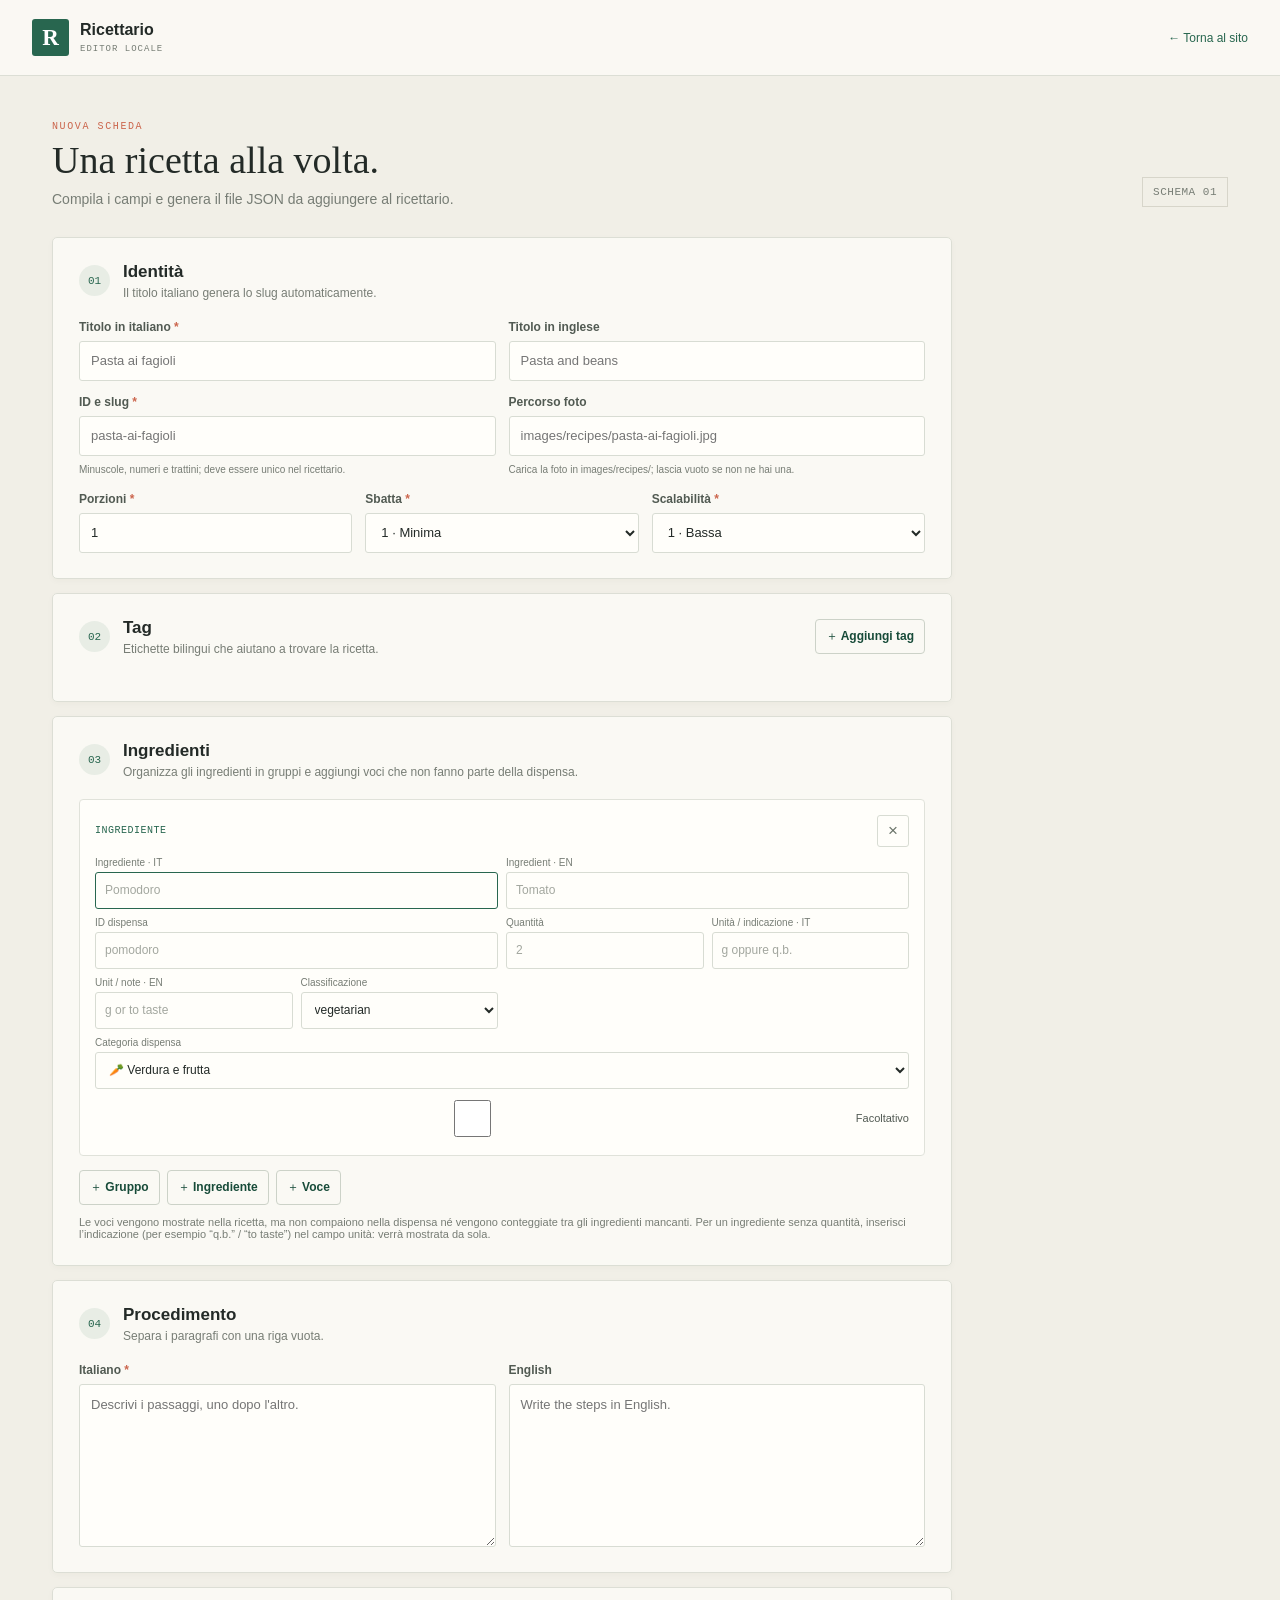
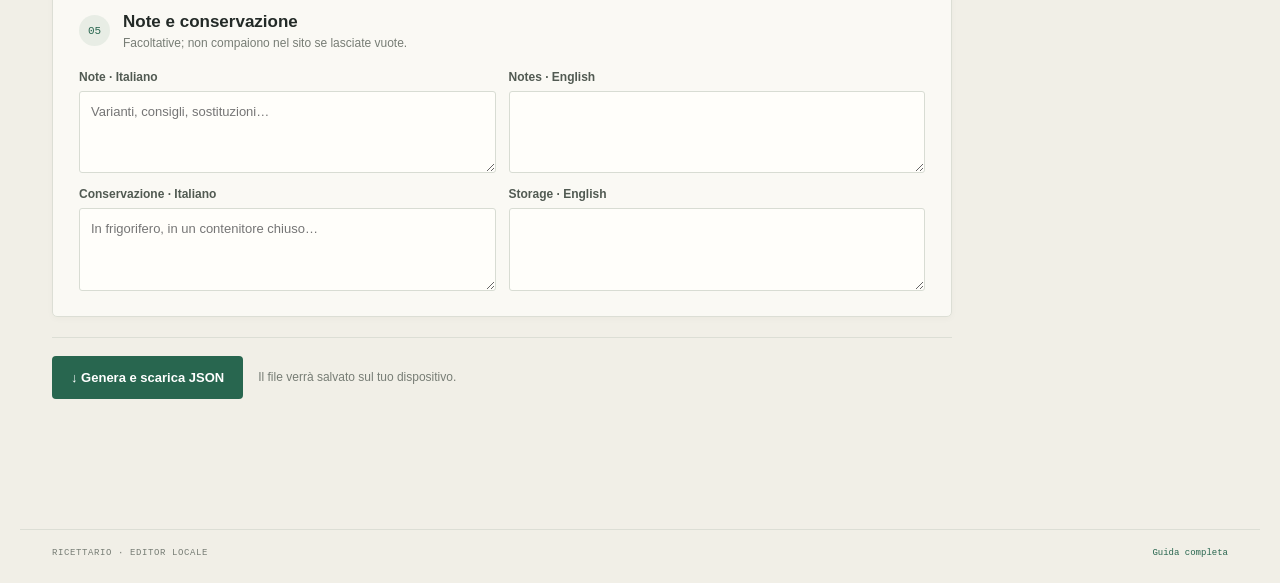
==== editor/index.html @ 4dc672f5 "Prima versione" ====
<!doctype html>
<html lang="it">
<head>
  <meta charset="utf-8">
  <meta name="viewport" content="width=device-width, initial-scale=1">
  <meta name="theme-color" content="#f1efe7">
  <meta name="theme-color" content="#171a17" media="(prefers-color-scheme: dark)">
  <meta name="robots" content="noindex, nofollow">
  <meta name="description" content="Crea ricette compatibili con il ricettario e scarica il JSON da aggiungere al progetto.">
  <title>Editor ricette | Ricettario</title>
  <link rel="stylesheet" href="editor.css">
  <link rel="stylesheet" href="export.css">
  <link rel="stylesheet" href="theme.css">
  <script defer src="editor.js"></script>
</head>
<body>
  <header class="topbar">
    <a class="brand" href="../index.html"><span class="brand-mark" aria-hidden="true">R</span><span>Ricettario<small>EDITOR LOCALE</small></span></a>
    <div class="top-actions"><a class="site-link" href="../index.html">← Torna al sito</a></div>
  </header>

  <main>
    <div class="page-heading"><div><p class="eyebrow">NUOVA SCHEDA</p><h1>Una ricetta alla volta.</h1><p class="subtitle">Compila i campi e genera il file JSON da aggiungere al ricettario.</p></div><span class="schema-badge">SCHEMA 01</span></div>

    <div class="layout">
      <form id="recipe-form" novalidate>
        <section class="section-block" aria-labelledby="identity-heading">
          <div class="section-heading"><span class="section-number">01</span><div><h2 id="identity-heading">Identità</h2><p>Il titolo italiano genera lo slug automaticamente.</p></div></div>
          <div class="fields two-columns">
            <label class="field"><span>Titolo in italiano <i>*</i></span><input name="titleIt" required placeholder="Pasta ai fagioli"></label>
            <label class="field"><span>Titolo in inglese</span><input name="titleEn" placeholder="Pasta and beans"></label>
            <label class="field"><span>ID e slug <i>*</i></span><input name="slug" required pattern="[a-z0-9]+(?:-[a-z0-9]+)*" autocomplete="off" placeholder="pasta-ai-fagioli"><small>Minuscole, numeri e trattini; deve essere unico nel ricettario.</small></label>
            <label class="field"><span>Percorso foto</span><input name="image" placeholder="images/recipes/pasta-ai-fagioli.jpg"><small>Carica la foto in images/recipes/; lascia vuoto se non ne hai una.</small></label>
          </div>
          <div class="fields three-columns rating-fields">
            <label class="field"><span>Porzioni <i>*</i></span><input name="servings" type="number" min="1" step="1" value="1" required></label>
            <label class="field"><span>Sbatta <i>*</i></span><select name="effort" required><option value="1">1 · Minima</option><option value="2">2</option><option value="3">3</option><option value="4">4</option><option value="5">5 · Massima</option></select></label>
            <label class="field"><span>Scalabilità <i>*</i></span><select name="scale" required><option value="1">1 · Bassa</option><option value="2">2</option><option value="3">3</option><option value="4">4</option><option value="5">5 · Alta</option></select></label>
          </div>
        </section>

        <section class="section-block" aria-labelledby="tags-heading">
          <div class="section-heading"><span class="section-number">02</span><div><h2 id="tags-heading">Tag</h2><p>Etichette bilingui che aiutano a trovare la ricetta.</p></div><button class="button button-light button-small" type="button" data-action="add-tag"><span aria-hidden="true">＋</span> Aggiungi tag</button></div>
          <div id="tags" class="tag-list"></div>
        </section>

        <section class="section-block" aria-labelledby="ingredients-heading">
          <div class="section-heading"><span class="section-number">03</span><div><h2 id="ingredients-heading">Ingredienti</h2><p>Organizza gli ingredienti in gruppi e aggiungi voci che non fanno parte della dispensa.</p></div></div>
          <div id="ingredients" class="ingredient-list"></div>
          <div class="heading-actions ingredient-actions"><button class="button button-light button-small" type="button" data-action="add-group"><span aria-hidden="true">＋</span> Gruppo</button><button class="button button-light button-small" type="button" data-action="add-ingredient"><span aria-hidden="true">＋</span> Ingrediente</button><button class="button button-light button-small" type="button" data-action="add-entry"><span aria-hidden="true">＋</span> Voce</button></div>
          <p class="field-note">Le voci vengono mostrate nella ricetta, ma non compaiono nella dispensa né vengono conteggiate tra gli ingredienti mancanti. Per un ingrediente senza quantità, inserisci l’indicazione (per esempio “q.b.” / “to taste”) nel campo unità: verrà mostrata da sola.</p>
        </section>

        <section class="section-block text-section" aria-labelledby="method-heading">
          <div class="section-heading"><span class="section-number">04</span><div><h2 id="method-heading">Procedimento</h2><p>Separa i paragrafi con una riga vuota.</p></div></div>
          <div class="fields two-columns">
            <label class="field"><span>Italiano <i>*</i></span><textarea name="methodIt" rows="7" required placeholder="Descrivi i passaggi, uno dopo l'altro."></textarea></label>
            <label class="field"><span>English</span><textarea name="methodEn" rows="7" placeholder="Write the steps in English."></textarea></label>
          </div>
        </section>

        <section class="section-block text-section" aria-labelledby="notes-heading">
          <div class="section-heading"><span class="section-number">05</span><div><h2 id="notes-heading">Note e conservazione</h2><p>Facoltative; non compaiono nel sito se lasciate vuote.</p></div></div>
          <div class="fields two-columns">
            <label class="field"><span>Note · Italiano</span><textarea name="notesIt" rows="3" placeholder="Varianti, consigli, sostituzioni…"></textarea></label>
            <label class="field"><span>Notes · English</span><textarea name="notesEn" rows="3"></textarea></label>
            <label class="field"><span>Conservazione · Italiano</span><textarea name="storageIt" rows="3" placeholder="In frigorifero, in un contenitore chiuso…"></textarea></label>
            <label class="field"><span>Storage · English</span><textarea name="storageEn" rows="3"></textarea></label>
          </div>
        </section>
        <div class="export-actions"><button class="button button-dark" id="download" type="button"><span aria-hidden="true">↓</span> Genera e scarica JSON</button><span>Il file verrà salvato sul tuo dispositivo.</span></div>
        <p class="form-message" id="form-message" role="status" aria-live="polite"></p>
      </form>
    </div>

    <section class="generated-result" id="generated-result" aria-labelledby="generated-heading" hidden>
      <div class="generated-heading"><div><p class="eyebrow">PROSSIMO PASSAGGIO</p><h2 id="generated-heading">Aggiungi la ricetta al sito</h2></div><span class="download-check" aria-hidden="true">✓</span></div>
      <p id="generated-message" class="generated-message"></p>
      <div class="index-instructions">
        <div><h3>Aggiorna recipes-index.json</h3><p>Apri il file nella cartella principale del progetto. Dentro l’array <code>"recipes"</code>, incolla questa voce prima della parentesi quadra <code>]</code> di chiusura:</p><ol><li>Se l’ultima voce esistente non ha la virgola, aggiungila dopo la sua parentesi graffa <code>}</code>.</li><li>Incolla la nuova voce qui sotto, senza aggiungere una virgola dopo l’ultima voce dell’array.</li><li>Salva <code>recipes-index.json</code>. Controlla che il JSON resti valido.</li></ol></div>
        <div class="index-copy"><pre id="index-snippet"></pre><button class="button button-copy" id="copy-index" type="button">Copia voce indice</button><span id="copy-status" role="status" aria-live="polite"></span></div>
      </div>
      <p class="generated-footer">Metti il file scaricato in <code>data/recipes/</code>. Poi ricarica il sito per verificare la ricetta. Per pubblicarla, carica su GitHub sia il file JSON sia <code>recipes-index.json</code>.</p>
    </section>
  </main>
  <footer><span>RICETTARIO · EDITOR LOCALE</span><a href="../README.md">Guida completa</a></footer>
</body>
</html>
---- editor/editor.css ----
:root{font-family:'Avenir Next','Segoe UI',sans-serif;color:#232a27;background:#f1efe7;font-synthesis:none;text-rendering:optimizeLegibility;--ink:#232a27;--muted:#777d75;--line:#dcded5;--paper:#f1efe7;--panel:#faf9f4;--green:#28664f;--green-dark:#174b39;--coral:#cb654c;--mono:'SFMono-Regular',Consolas,monospace}*{box-sizing:border-box}body{margin:0;min-width:320px;background-color:var(--paper);background-image:radial-gradient(#45614c0c .7px,transparent .7px);background-size:8px 8px}button,input,select,textarea{font:inherit}button{cursor:pointer}.topbar{height:76px;padding:0 max(32px,calc((100vw - 1240px)/2));display:flex;align-items:center;justify-content:space-between;background:#faf9f4ef;border-bottom:1px solid var(--line)}.brand{display:flex;align-items:center;gap:11px;color:var(--ink);text-decoration:none;font-size:16px;font-weight:700;line-height:1}.brand small{display:block;margin-top:6px;color:var(--muted);font:500 9px var(--mono);letter-spacing:1px}.brand-mark{display:grid;place-items:center;width:37px;height:37px;background:var(--green);color:white;font:600 23px Georgia,serif;border-radius:3px}.top-actions{display:flex;align-items:center;gap:20px}.site-link{color:var(--green);text-decoration:none;font-size:12px}.site-link:hover,footer a:hover{text-decoration:underline}.button{border:1px solid transparent;border-radius:4px;padding:11px 15px;font-size:13px;font-weight:600;transition:background .15s,color .15s,border-color .15s}.button-dark{background:var(--green);color:white}.button-dark:hover,.button-save:hover{background:var(--green-dark)}.button-light{background:transparent;border-color:#ccd2c8;color:var(--green-dark)}.button-light:hover{background:#e7ece4;border-color:var(--green)}.button-small{padding:8px 10px;font-size:12px;white-space:nowrap}.top-actions .button{padding:12px 17px}main{max-width:1240px;padding:45px 32px 70px;margin:0 auto}.page-heading{display:flex;justify-content:space-between;align-items:end;margin-bottom:30px}.eyebrow{margin:0 0 8px;color:var(--coral);font:500 10px var(--mono);letter-spacing:1.6px}.page-heading h1{margin:0;font:500 38px/1.1 Georgia,serif}.subtitle{margin:9px 0 0;color:var(--muted);font-size:14px}.schema-badge{padding:8px 10px;border:1px solid #d7d5ca;color:var(--muted);font:11px var(--mono);letter-spacing:.5px}.layout{display:grid;grid-template-columns:minmax(0,1fr) 355px;gap:24px;align-items:start}#recipe-form{min-width:0}.section-block{margin-bottom:14px;padding:24px 26px 25px;background:var(--panel);border:1px solid var(--line);border-radius:5px;box-shadow:0 2px 6px #313c2a08}.section-heading{display:flex;align-items:center;gap:13px;margin-bottom:20px}.section-heading>div:nth-child(2){flex:1;min-width:0}.section-number{display:grid;place-items:center;width:31px;height:31px;flex:none;background:#e8ede5;border-radius:50%;color:var(--green);font:11px var(--mono)}.section-heading h2{margin:0;color:var(--ink);font-size:17px;font-weight:600}.section-heading p{margin:4px 0 0;color:var(--muted);font-size:12px}.heading-actions{display:flex;gap:7px}.fields{display:grid;gap:14px 13px}.two-columns{grid-template-columns:repeat(2,minmax(0,1fr))}.three-columns{grid-template-columns:repeat(3,minmax(0,1fr))}.rating-fields{margin-top:15px}.field{display:grid;align-content:start;gap:7px;min-width:0;color:#515a52;font-size:12px;font-weight:600}.field>span i{color:var(--coral);font-style:normal}.field input,.field select,.field textarea{width:100%;min-width:0;border:1px solid #d8dcd3;border-radius:3px;background:#fffefa;color:var(--ink);padding:10px 11px;outline:none;font-size:13px;font-weight:400}.field input,.field select{height:40px}.field textarea{resize:vertical;line-height:1.55}.field input:focus,.field select:focus,.field textarea:focus{border-color:var(--green);box-shadow:0 0 0 2px #28664f19}.field small{color:var(--muted);font-size:10px;font-weight:400;line-height:1.4}.tag-list{display:grid;gap:8px}.tag-row{display:grid;grid-template-columns:1fr 1fr 34px;gap:8px;align-items:center}.tag-row input,.ingredient-row input,.ingredient-row select{min-width:0;height:37px;border:1px solid #d8dcd3;border-radius:3px;background:#fffefa;padding:8px 9px;color:var(--ink);font:12px 'Avenir Next','Segoe UI',sans-serif;outline:none}.tag-row input:focus,.ingredient-row input:focus,.ingredient-row select:focus{border-color:var(--green)}.tag-row input::placeholder,.ingredient-row input::placeholder{color:#a3a79f}.icon-button{display:grid;place-items:center;width:32px;height:32px;border:1px solid #d8dcd3;border-radius:3px;background:transparent;color:#697268;font-size:17px}.icon-button:hover{border-color:var(--coral);color:var(--coral)}.ingredient-list{display:grid;gap:10px}.ingredient-row{position:relative;padding:15px;border:1px solid #e0e2da;border-radius:4px;background:#fffefa}.ingredient-top{display:flex;align-items:center;justify-content:space-between;margin-bottom:10px}.ingredient-kind{color:var(--green);font:10px var(--mono);letter-spacing:.5px;text-transform:uppercase}.ingredient-grid{display:grid;grid-template-columns:repeat(4,minmax(0,1fr));gap:8px}.ingredient-grid .wide{grid-column:span 2}.ingredient-grid .full{grid-column:1/-1}.ingredient-row label{display:grid;gap:4px;color:var(--muted);font-size:10px}.ingredient-row label input,.ingredient-row label select{width:100%}.ingredient-row .check-field{display:flex;align-items:center;gap:7px;min-height:37px;color:#525a53;font-size:11px}.check-field input{accent-color:var(--green)}.group-row{border-left:3px solid #a9bd9b}.group-items{display:grid;gap:8px;margin:13px 0 0 16px;padding-left:13px;border-left:1px solid #dfe3da}.nested-item{padding:12px;background:#f8f8f2}.nested-item .ingredient-grid{grid-template-columns:repeat(3,minmax(0,1fr))}.nested-item .ingredient-top{margin-bottom:8px}.group-actions{display:flex;gap:7px;flex-wrap:wrap;margin:12px 0 0 16px}.group-add{margin:0}.ingredient-actions{justify-content:flex-start;margin-top:14px}.field-note{margin:11px 0 0;color:var(--muted);font-size:11px}.text-section .fields{margin-top:2px}.form-message{min-height:22px;margin:10px 2px;color:#a14332;font-size:13px;line-height:1.5}.output-panel{position:sticky;top:18px;min-width:0;overflow:hidden;border:1px solid #d8d8cc;border-radius:5px;background:#202924;color:#edf0e9;box-shadow:0 10px 32px #26382915}.output-head{display:flex;align-items:center;justify-content:space-between;padding:20px 20px 15px}.output-head .eyebrow{color:#d89376;font-size:9px}.output-head h2{margin:0;font:500 19px Georgia,serif}.live-dot{width:7px;height:7px;margin-right:3px;border-radius:50%;background:#65ae78;box-shadow:0 0 0 3px #65ae7822}.project-save{padding:0 20px 15px}.button-save{width:100%;background:var(--green);color:white}.project-save p{margin:8px 0 3px;color:#c4cdc1;font-size:11px;line-height:1.45}.project-save small{color:#9da99d;font-size:9px;line-height:1.4}.file-label{display:flex;align-items:center;gap:9px;margin:0 20px;padding:10px 11px;border:1px solid #465148;border-radius:3px;color:#d5ddcf;font:11px var(--mono)}.file-label span:first-child{color:#d89376;font-size:13px}#json-preview,.index-export pre{overflow:auto;margin:12px 0 0;padding:0 20px 19px;color:#d0d7cd;white-space:pre-wrap;overflow-wrap:anywhere;font:10px/1.65 var(--mono);tab-size:2}#json-preview{max-height:430px;min-height:170px;color:#d3ddce}.index-export{border-top:1px solid #3b463e;background:#1b231f}.index-head{display:flex;justify-content:space-between;align-items:center;padding:15px 20px 0}.index-head h3{margin:0;font-size:12px;font-weight:600}.index-head p{margin:4px 0 0;color:#abb3a8;font:10px var(--mono)}.index-head .icon-button{width:29px;height:29px;border-color:#4a554b;color:#e4e9e0}.index-export pre{margin-top:10px;padding-bottom:13px;color:#d8c9a9;font-size:9px}.index-export #copy-status{display:block;min-height:17px;padding:0 20px 10px;color:#a8c4a5;font-size:10px}.privacy-note{display:flex;align-items:center;gap:8px;margin:0;padding:12px 20px;background:#1b231f;color:#aab5a7;font-size:10px}.privacy-note span{color:#86ba90}.topbar,.page-heading,.output-panel{animation:arrive .45s both}.page-heading{animation-delay:.05s}.output-panel{animation-delay:.12s}.section-block{animation:arrive .45s both}.section-block:nth-child(2){animation-delay:.04s}.section-block:nth-child(3){animation-delay:.08s}.section-block:nth-child(4){animation-delay:.12s}.section-block:nth-child(5){animation-delay:.16s}.section-block:nth-child(6){animation-delay:.2s}@keyframes arrive{from{opacity:0;transform:translateY(7px)}to{opacity:1;transform:translateY(0)}}footer{display:flex;justify-content:space-between;max-width:1240px;margin:0 auto;padding:18px 32px 25px;border-top:1px solid var(--line);color:var(--muted);font:9px var(--mono);letter-spacing:.6px}footer a{color:var(--green);text-decoration:none;letter-spacing:0}@media(max-width:940px){.layout{grid-template-columns:minmax(0,1fr) 300px;gap:15px}.section-block{padding:20px}.ingredient-grid{grid-template-columns:repeat(3,minmax(0,1fr))}.ingredient-grid .full{grid-column:span 2}}@media(max-width:760px){.topbar{height:auto;min-height:68px;padding:12px 18px}.top-actions{gap:12px}.site-link{display:none}.top-actions .button{padding:10px 12px}main{padding:30px 18px 45px}.page-heading h1{font-size:32px}.schema-badge{font-size:9px}.layout{grid-template-columns:1fr}.output-panel{position:static;grid-row:1}.output-panel #json-preview{max-height:230px}.two-columns{grid-template-columns:1fr}.output-head{padding:15px 17px 12px}.project-save{padding:0 17px 13px}.file-label{margin:0 17px}#json-preview,.index-export pre{padding-left:17px;padding-right:17px}.section-heading{gap:9px;flex-wrap:wrap}.heading-actions{width:100%;margin-left:40px}.heading-actions .button{flex:1}.section-heading:has(.heading-actions){align-items:flex-start}.tag-row{grid-template-columns:1fr 1fr 34px}.ingredient-grid{grid-template-columns:repeat(2,minmax(0,1fr))}.ingredient-grid .full{grid-column:1/-1}.nested-item .ingredient-grid{grid-template-columns:repeat(2,minmax(0,1fr))}footer{padding:16px 18px 22px}}@media(max-width:390px){.brand{font-size:14px}.brand-mark{width:33px;height:33px}.top-actions .button{font-size:11px;padding:9px}.page-heading h1{font-size:29px}.section-block{padding:16px 13px}.section-heading h2{font-size:16px}.field-note{line-height:1.5}.ingredient-row{padding:11px}.ingredient-grid,.nested-item .ingredient-grid{grid-template-columns:1fr 1fr}.ingredient-grid .wide{grid-column:1/-1}}
---- editor/export.css ----
.layout{display:block;max-width:900px}.export-actions{display:flex;align-items:center;gap:15px;margin:20px 0 0;padding:18px 0;border-top:1px solid var(--line)}.export-actions>span{color:var(--muted);font-size:12px}.export-actions .button{padding:13px 18px}.generated-result{max-width:900px;margin:28px 0 0;padding:24px 26px;background:var(--panel);border:1px solid var(--line);border-radius:5px;box-shadow:0 2px 6px #313c2a08;scroll-margin-top:20px}.generated-result[hidden]{display:none}.generated-heading{display:flex;align-items:center;justify-content:space-between}.generated-heading .eyebrow{margin-bottom:5px}.generated-heading h2{margin:0;font:500 23px Georgia,serif}.download-check{display:grid;place-items:center;width:34px;height:34px;border-radius:50%;background:#e2eee3;color:var(--green);font-weight:700}.generated-message{margin:12px 0 18px;color:#455248;font-size:13px}.index-instructions{display:grid;grid-template-columns:minmax(0,1fr) minmax(250px,.8fr);gap:20px;align-items:start;padding:18px;background:#f1f2eb;border:1px solid #e1e3da;border-radius:4px}.index-instructions h3{margin:0 0 8px;font-size:15px}.index-instructions p,.index-instructions li{color:#596259;font-size:12px;line-height:1.55}.index-instructions p{margin:0 0 9px}.index-instructions ol{margin:0;padding-left:19px}.index-instructions li+li{margin-top:5px}.index-instructions code,.generated-footer code{font:11px var(--mono);color:var(--green-dark)}.index-copy pre{overflow:auto;margin:0 0 10px;padding:13px;background:#202924;border-radius:3px;color:#e0e7dc;white-space:pre-wrap;overflow-wrap:anywhere;font:11px/1.6 var(--mono)}.button-copy{background:transparent;border-color:#a9b9a9;color:var(--green-dark)}.button-copy:hover{background:#e5ebe2;border-color:var(--green)}#copy-status{display:block;min-height:18px;margin-top:7px;color:var(--green);font-size:11px}.generated-footer{margin:16px 0 0;color:var(--muted);font-size:12px;line-height:1.6}@media(max-width:700px){.export-actions{align-items:flex-start;flex-direction:column;gap:8px}.generated-result{padding:18px 15px}.index-instructions{grid-template-columns:1fr;gap:15px;padding:14px}.generated-heading h2{font-size:20px}}
---- editor/theme.css ----
:root{color-scheme:light dark}

@media(prefers-color-scheme:dark){
  :root{--ink:#e8e9e2;--muted:#a5aa9d;--line:#383d36;--paper:#171a17;--panel:#20241f;--green:#477a60;--green-dark:#365c49;--coral:#e3987b;color:var(--ink);background:var(--paper)}
  body{min-height:100vh;background-image:radial-gradient(#bac9b00b .7px,transparent .7px)}
  .topbar{background:#20241fef}
  .schema-badge{border-color:#444a42}
  .section-number{background:#2b352a;color:#b5c99d}
  .field,.ingredient-row label{color:#bbc1b5}
  .field input,.field select,.field textarea,.tag-row input,.ingredient-row input,.ingredient-row select{background:#252a25;border-color:#454d44;color:var(--ink)}
  .button-light,.button-copy{border-color:#4b594c;color:#c5d3bd}
  .button-light:hover,.button-copy:hover{background:#2b352a;border-color:#789070}
  .button-dark{background:#477a60}
  .button-dark:hover{background:#56876e}
  .ingredient-row{background:#20241f;border-color:#394139}
  .nested-item{background:#252a25}
  .group-items{border-color:#41493f}
  .group-row{border-left-color:#789070}
  .generated-result{background:var(--panel);border-color:var(--line)}
  .index-instructions{background:#252a25;border-color:#3b443b}
  .index-instructions p,.index-instructions li{color:#c0c6ba}
  .index-instructions code,.generated-footer code{color:#b5c99d}
  .generated-message{color:#c8d0c4}
  .download-check{background:#2b3b30;color:#b5c99d}
}
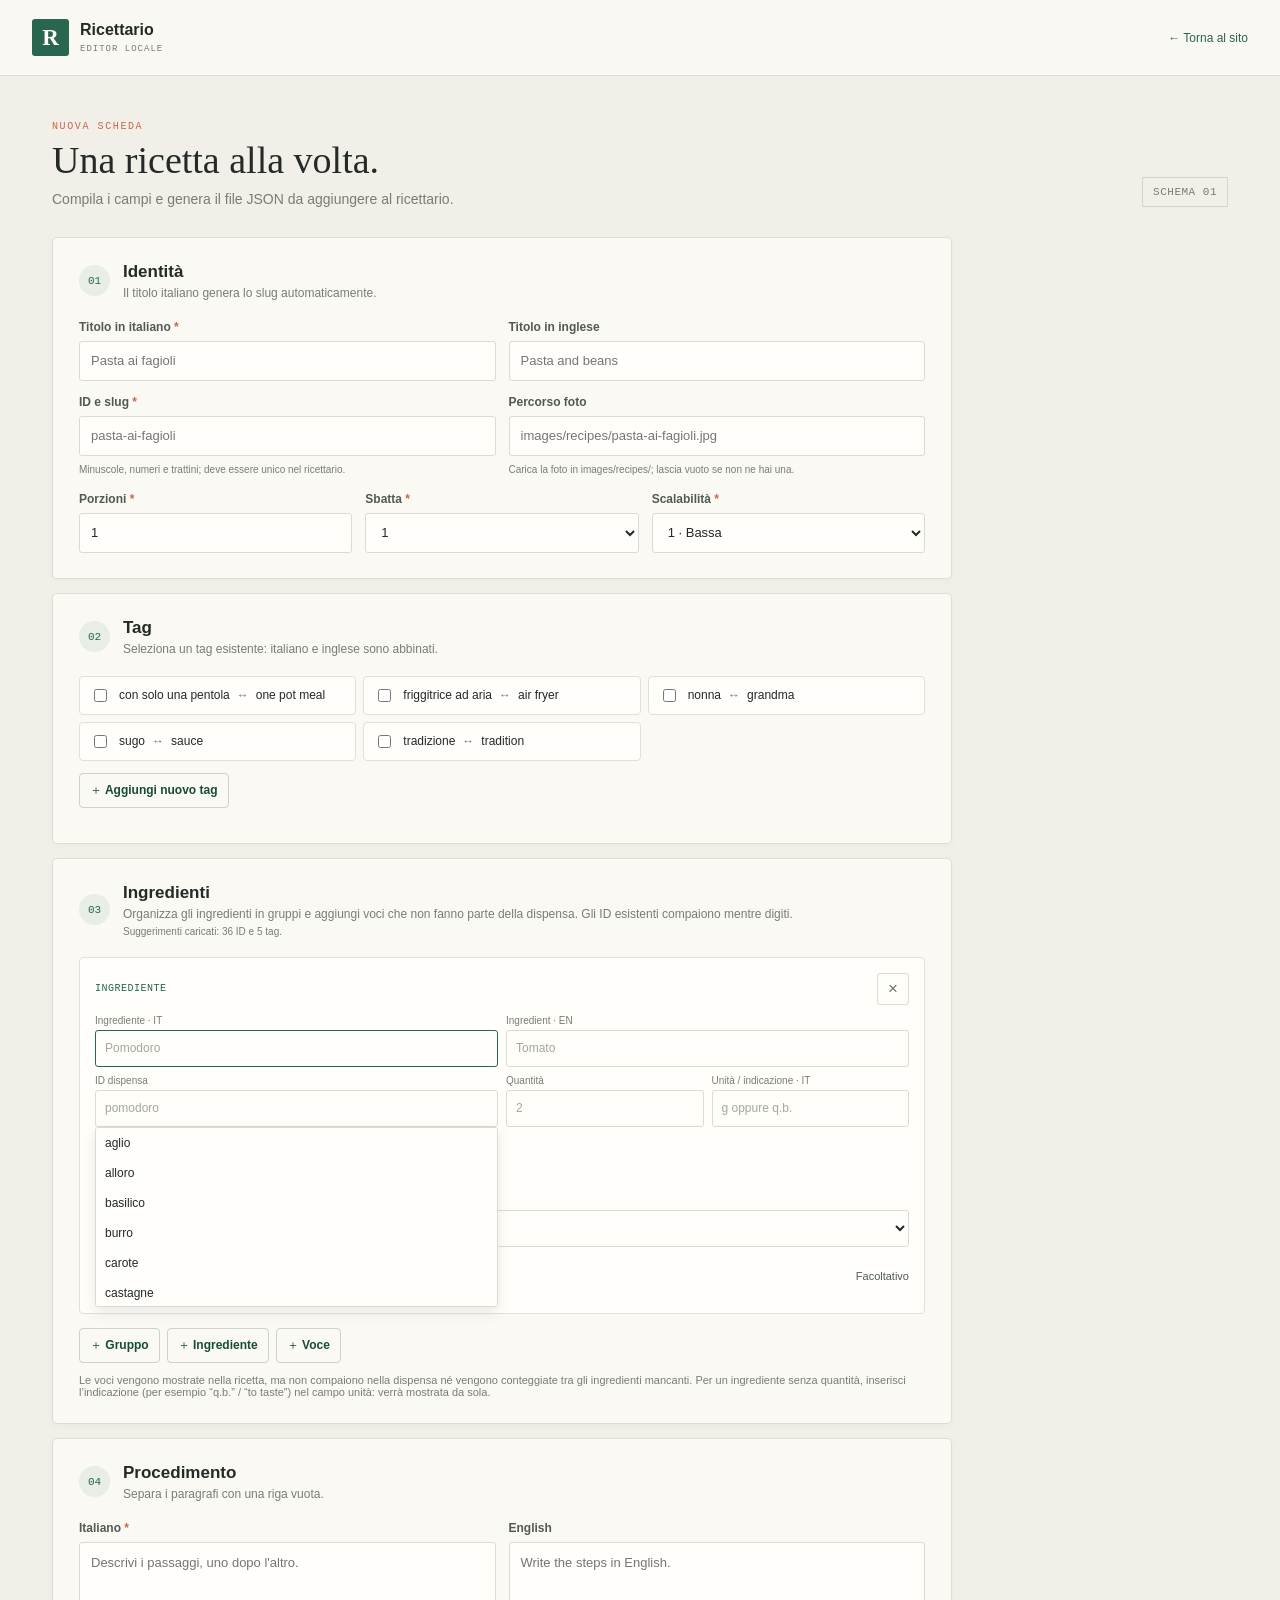
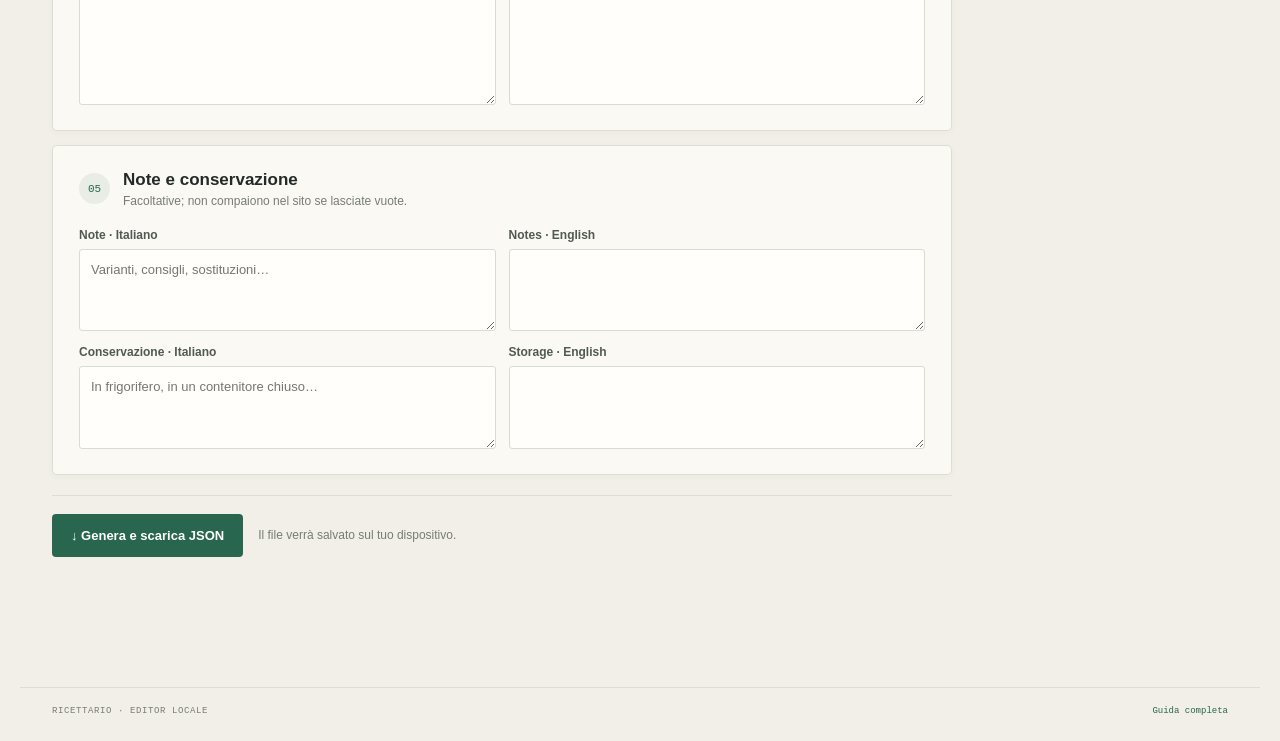
==== commit 6df8707e: "Second version, added recipes" ====
--- a/editor/index.html
+++ b/editor/index.html
@@ -9,9 +9,10 @@
   <meta name="description" content="Crea ricette compatibili con il ricettario e scarica il JSON da aggiungere al progetto.">
   <title>Editor ricette | Ricettario</title>
   <link rel="stylesheet" href="editor.css">
+  <link rel="stylesheet" href="autocomplete.css?v=20261013-2">
   <link rel="stylesheet" href="export.css">
-  <link rel="stylesheet" href="theme.css">
-  <script defer src="editor.js"></script>
+  <link rel="stylesheet" href="theme.css?v=20261013-3">
+  <script defer src="editor.js?v=20261013-2"></script>
 </head>
 <body>
   <header class="topbar">
@@ -34,18 +35,20 @@
           </div>
           <div class="fields three-columns rating-fields">
             <label class="field"><span>Porzioni <i>*</i></span><input name="servings" type="number" min="1" step="1" value="1" required></label>
-            <label class="field"><span>Sbatta <i>*</i></span><select name="effort" required><option value="1">1 · Minima</option><option value="2">2</option><option value="3">3</option><option value="4">4</option><option value="5">5 · Massima</option></select></label>
+            <label class="field"><span>Sbatta <i>*</i></span><select name="effort" required><option value="0.5">0.5 · Minima</option><option value="1" selected>1</option><option value="2">2</option><option value="3">3</option><option value="4">4</option><option value="5">5 · Massima</option></select></label>
             <label class="field"><span>Scalabilità <i>*</i></span><select name="scale" required><option value="1">1 · Bassa</option><option value="2">2</option><option value="3">3</option><option value="4">4</option><option value="5">5 · Alta</option></select></label>
           </div>
         </section>
 
         <section class="section-block" aria-labelledby="tags-heading">
-          <div class="section-heading"><span class="section-number">02</span><div><h2 id="tags-heading">Tag</h2><p>Etichette bilingui che aiutano a trovare la ricetta.</p></div><button class="button button-light button-small" type="button" data-action="add-tag"><span aria-hidden="true">＋</span> Aggiungi tag</button></div>
+          <div class="section-heading"><span class="section-number">02</span><div><h2 id="tags-heading">Tag</h2><p>Seleziona un tag esistente: italiano e inglese sono abbinati.</p></div></div>
+          <div id="known-tags" class="known-tag-list" aria-live="polite"><p class="field-note">Caricamento dei tag…</p></div>
+          <button class="button button-light button-small add-tag-button" type="button" data-action="add-tag"><span aria-hidden="true">＋</span> Aggiungi nuovo tag</button>
           <div id="tags" class="tag-list"></div>
         </section>
 
         <section class="section-block" aria-labelledby="ingredients-heading">
-          <div class="section-heading"><span class="section-number">03</span><div><h2 id="ingredients-heading">Ingredienti</h2><p>Organizza gli ingredienti in gruppi e aggiungi voci che non fanno parte della dispensa.</p></div></div>
+          <div class="section-heading"><span class="section-number">03</span><div><h2 id="ingredients-heading">Ingredienti</h2><p>Organizza gli ingredienti in gruppi e aggiungi voci che non fanno parte della dispensa. Gli ID esistenti compaiono mentre digiti.</p><small id="catalog-status" role="status" aria-live="polite">Caricamento del catalogo…</small></div></div>
           <div id="ingredients" class="ingredient-list"></div>
           <div class="heading-actions ingredient-actions"><button class="button button-light button-small" type="button" data-action="add-group"><span aria-hidden="true">＋</span> Gruppo</button><button class="button button-light button-small" type="button" data-action="add-ingredient"><span aria-hidden="true">＋</span> Ingrediente</button><button class="button button-light button-small" type="button" data-action="add-entry"><span aria-hidden="true">＋</span> Voce</button></div>
           <p class="field-note">Le voci vengono mostrate nella ricetta, ma non compaiono nella dispensa né vengono conteggiate tra gli ingredienti mancanti. Per un ingrediente senza quantità, inserisci l’indicazione (per esempio “q.b.” / “to taste”) nel campo unità: verrà mostrata da sola.</p>
--- a/editor/autocomplete.css
+++ b/editor/autocomplete.css
@@ -0,0 +1,11 @@
+.ingredient-id-suggestions{position:absolute;z-index:5;top:100%;left:0;right:0;max-height:180px;overflow:auto;border:1px solid #d8dcd3;border-radius:3px;background:#fffefa;box-shadow:0 5px 14px #232a271a}
+.ingredient-id-field{position:relative}
+.ingredient-id-suggestion{display:block;width:100%;padding:8px 9px;border:0;background:transparent;color:var(--ink);text-align:left;font:12px 'Avenir Next','Segoe UI',sans-serif}
+.ingredient-id-suggestion:hover,.ingredient-id-suggestion:focus{background:#e8ede5;outline:none}
+#catalog-status{display:block;margin-top:5px;color:var(--muted);font-size:10px;font-weight:400}
+.known-tag-list{display:grid;grid-template-columns:repeat(auto-fit,minmax(250px,1fr));gap:7px;margin-bottom:12px}
+.known-tag-option{display:flex;align-items:center;gap:9px;min-width:0;padding:9px 10px;border:1px solid #e0e2da;border-radius:4px;background:#fffefa;color:var(--ink);font-size:12px}
+.known-tag-option input{flex:none;accent-color:var(--green)}
+.known-tag-option>span{display:flex;align-items:center;gap:7px;min-width:0;flex-wrap:wrap}
+.known-tag-separator{color:var(--muted)}
+.add-tag-button{margin-bottom:10px}
--- a/editor/theme.css
+++ b/editor/theme.css
@@ -23,3 +23,8 @@
   .generated-message{color:#c8d0c4}
   .download-check{background:#2b3b30;color:#b5c99d}
 }
+
+@media(prefers-color-scheme:dark){
+  .ingredient-id-suggestions,.known-tag-option{background:#252a25;border-color:#454d44;color:var(--ink)}
+  .ingredient-id-suggestion:hover,.ingredient-id-suggestion:focus{background:#2b352a}
+}
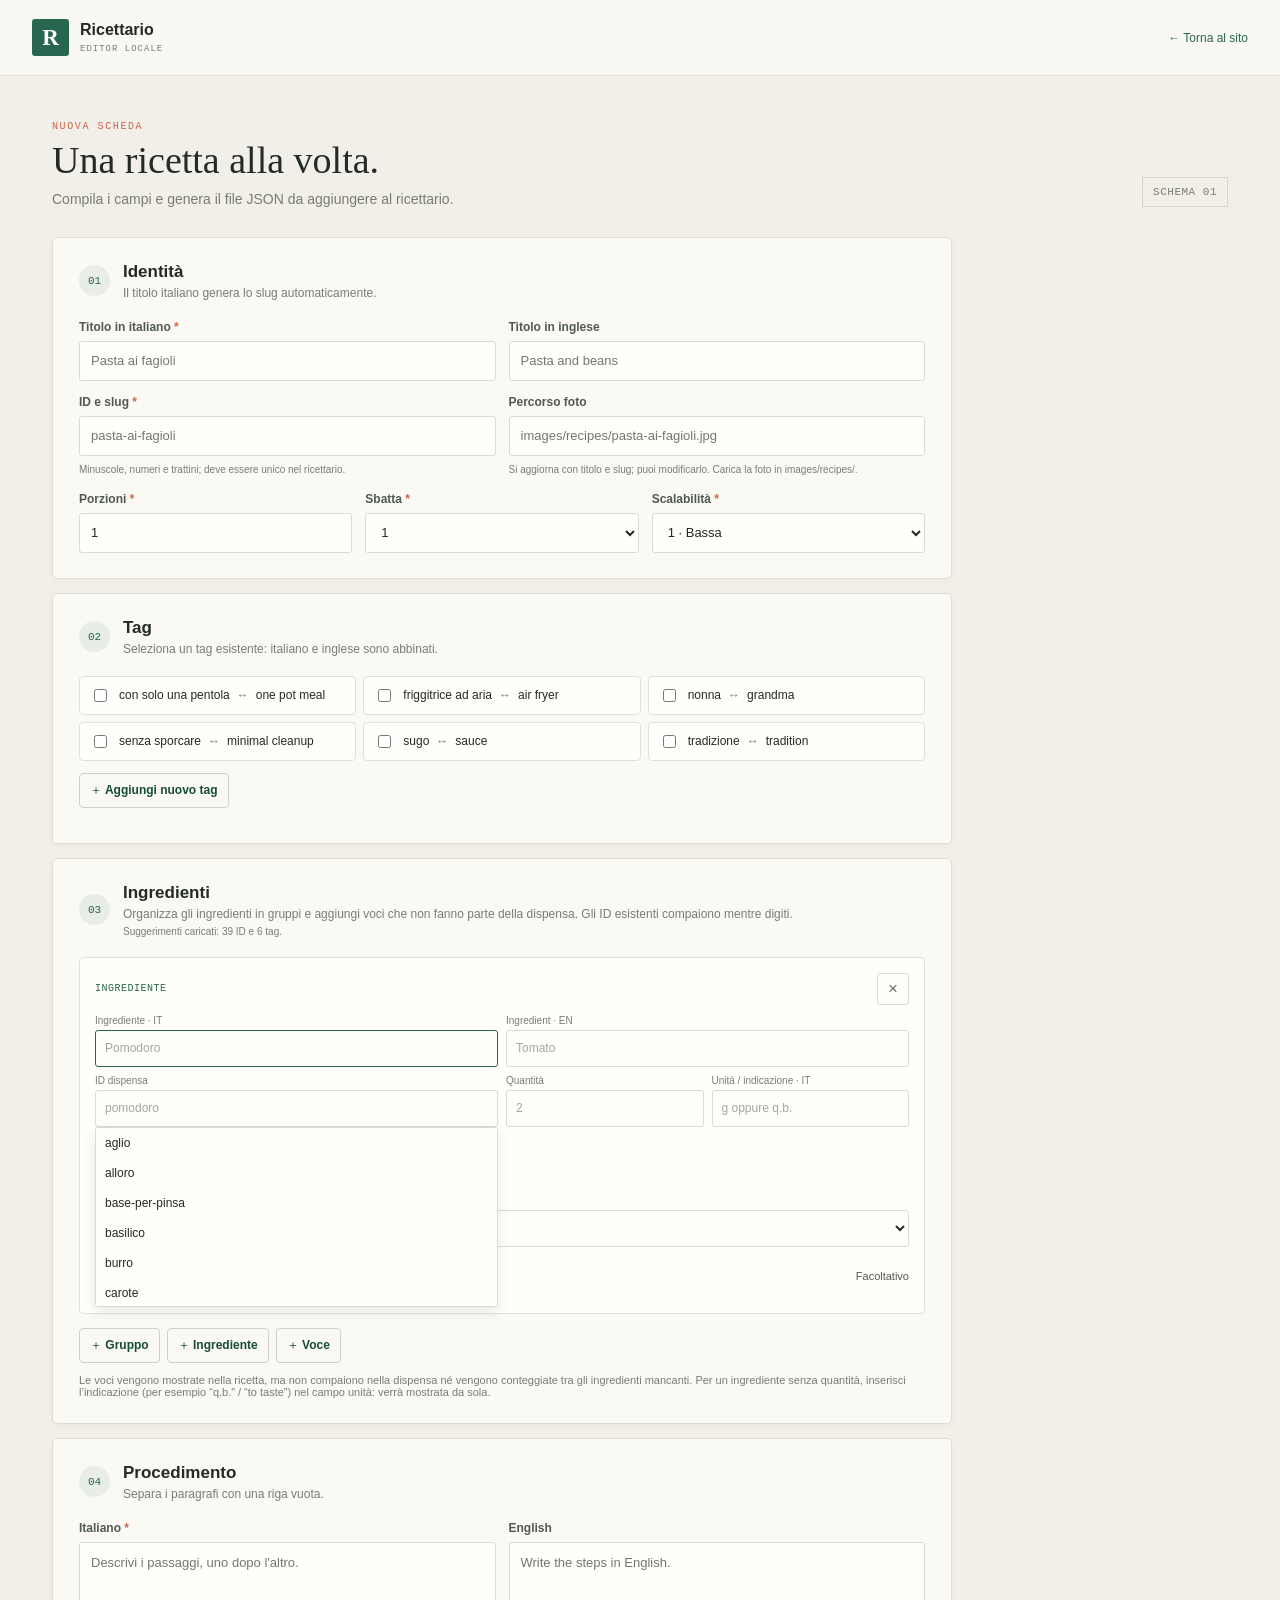
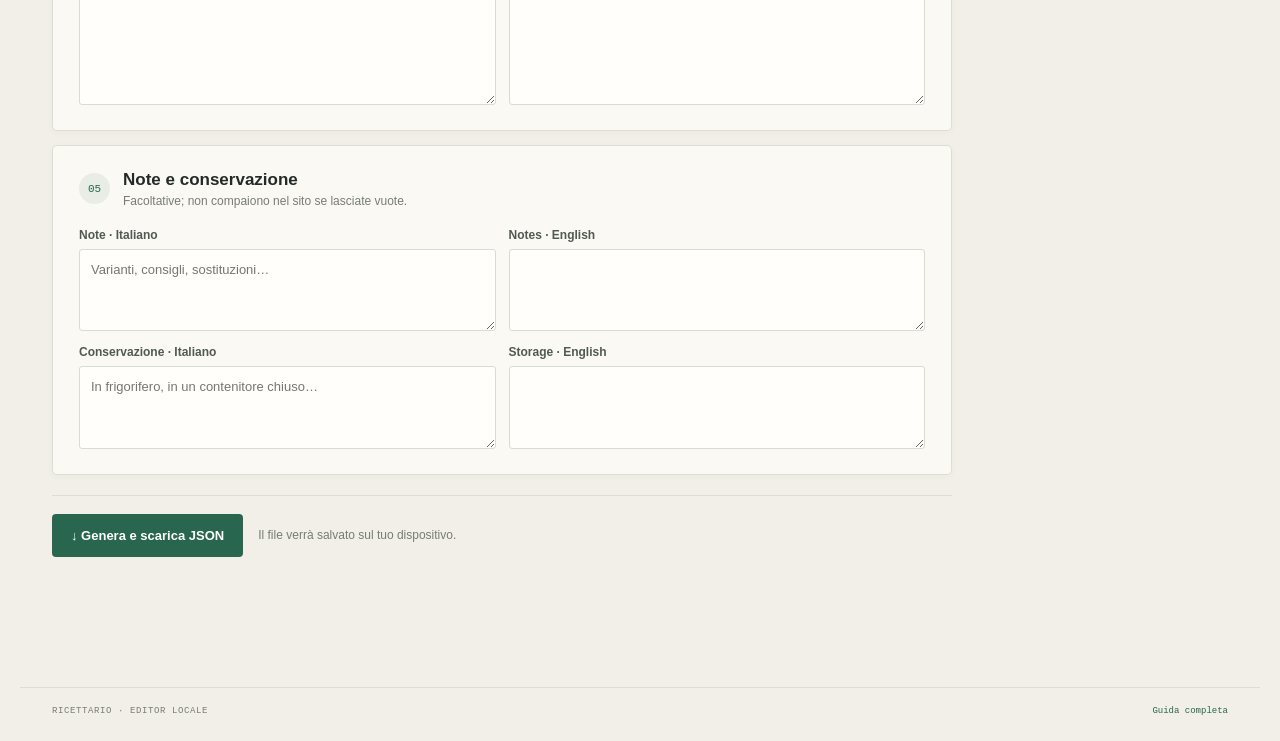
==== commit de0c28f9: "aggiunta ricette" ====
--- a/editor/index.html
+++ b/editor/index.html
@@ -12,7 +12,7 @@
   <link rel="stylesheet" href="autocomplete.css?v=20261013-2">
   <link rel="stylesheet" href="export.css">
   <link rel="stylesheet" href="theme.css?v=20261013-3">
-  <script defer src="editor.js?v=20261013-2"></script>
+  <script defer src="editor.js?v=20261018-1"></script>
 </head>
 <body>
   <header class="topbar">
@@ -31,7 +31,7 @@
             <label class="field"><span>Titolo in italiano <i>*</i></span><input name="titleIt" required placeholder="Pasta ai fagioli"></label>
             <label class="field"><span>Titolo in inglese</span><input name="titleEn" placeholder="Pasta and beans"></label>
             <label class="field"><span>ID e slug <i>*</i></span><input name="slug" required pattern="[a-z0-9]+(?:-[a-z0-9]+)*" autocomplete="off" placeholder="pasta-ai-fagioli"><small>Minuscole, numeri e trattini; deve essere unico nel ricettario.</small></label>
-            <label class="field"><span>Percorso foto</span><input name="image" placeholder="images/recipes/pasta-ai-fagioli.jpg"><small>Carica la foto in images/recipes/; lascia vuoto se non ne hai una.</small></label>
+            <label class="field"><span>Percorso foto</span><input name="image" placeholder="images/recipes/pasta-ai-fagioli.jpg"><small>Si aggiorna con titolo e slug; puoi modificarlo. Carica la foto in images/recipes/.</small></label>
           </div>
           <div class="fields three-columns rating-fields">
             <label class="field"><span>Porzioni <i>*</i></span><input name="servings" type="number" min="1" step="1" value="1" required></label>
